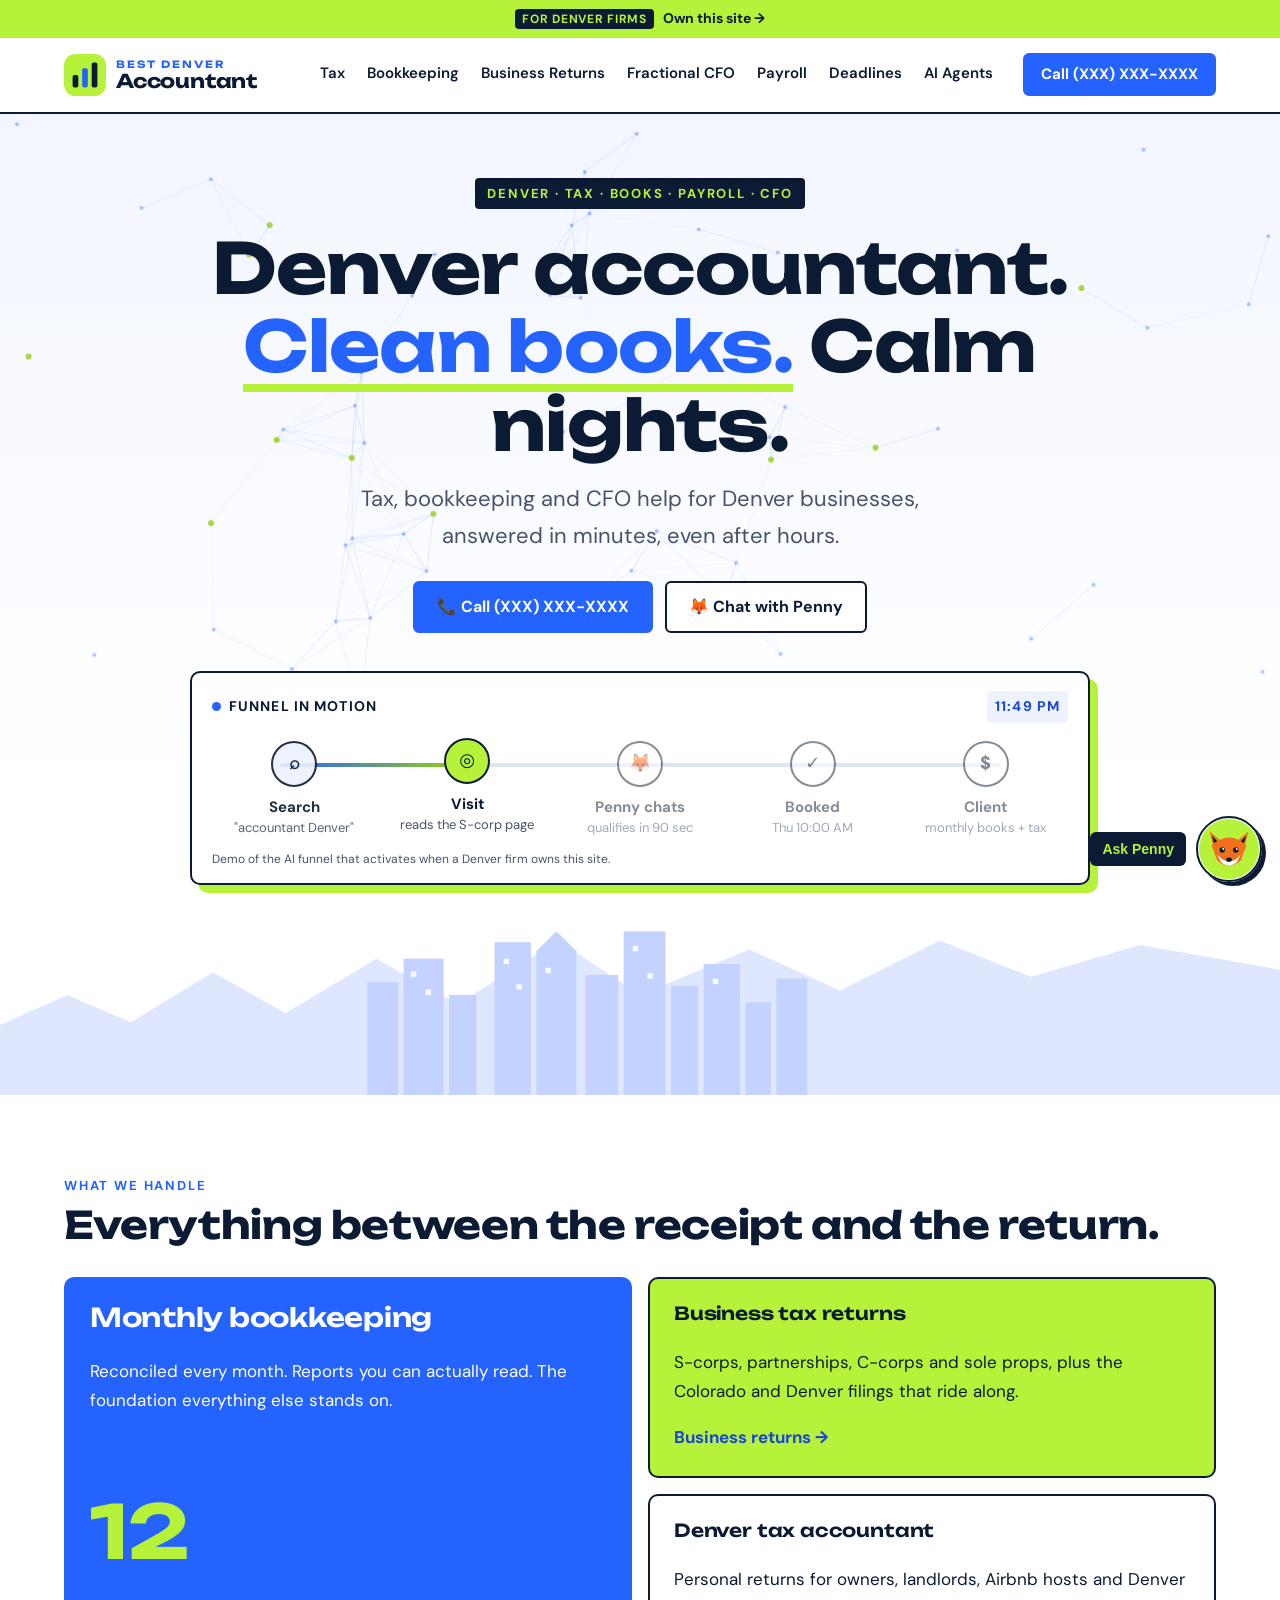
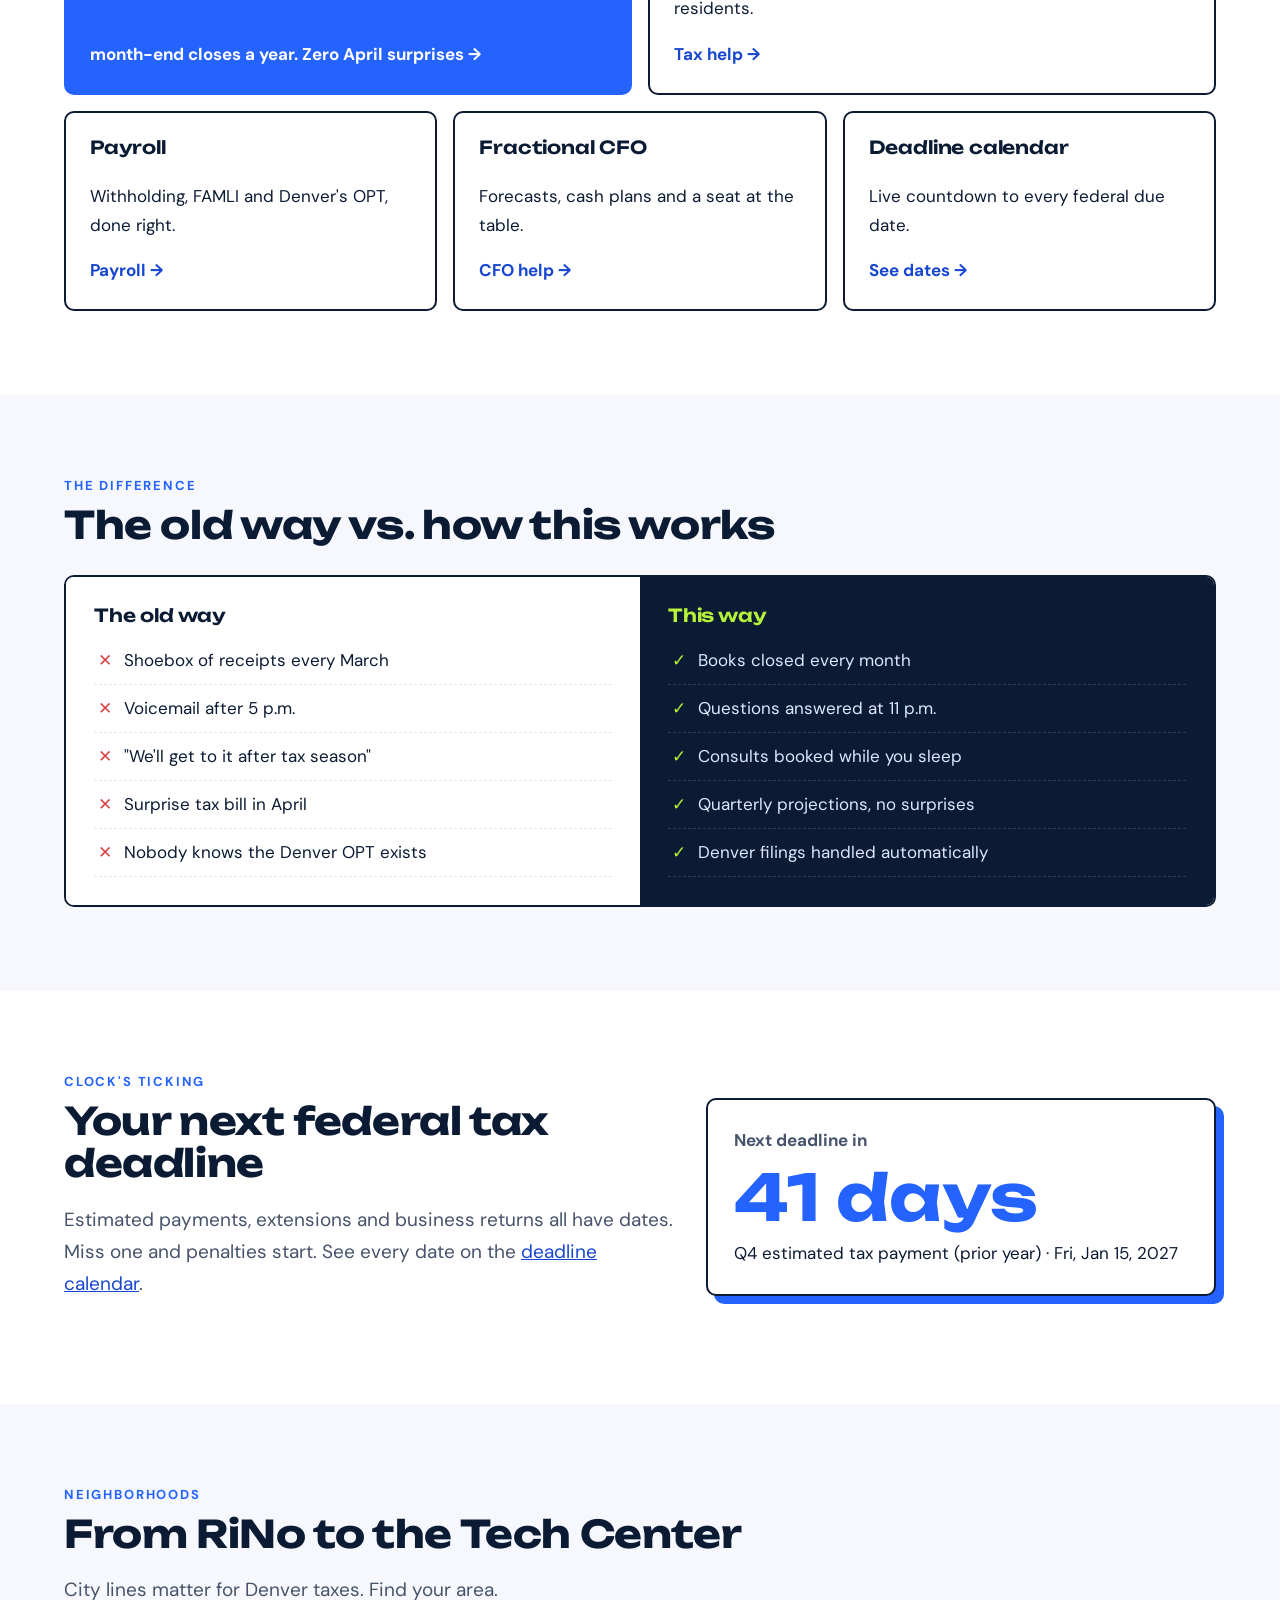
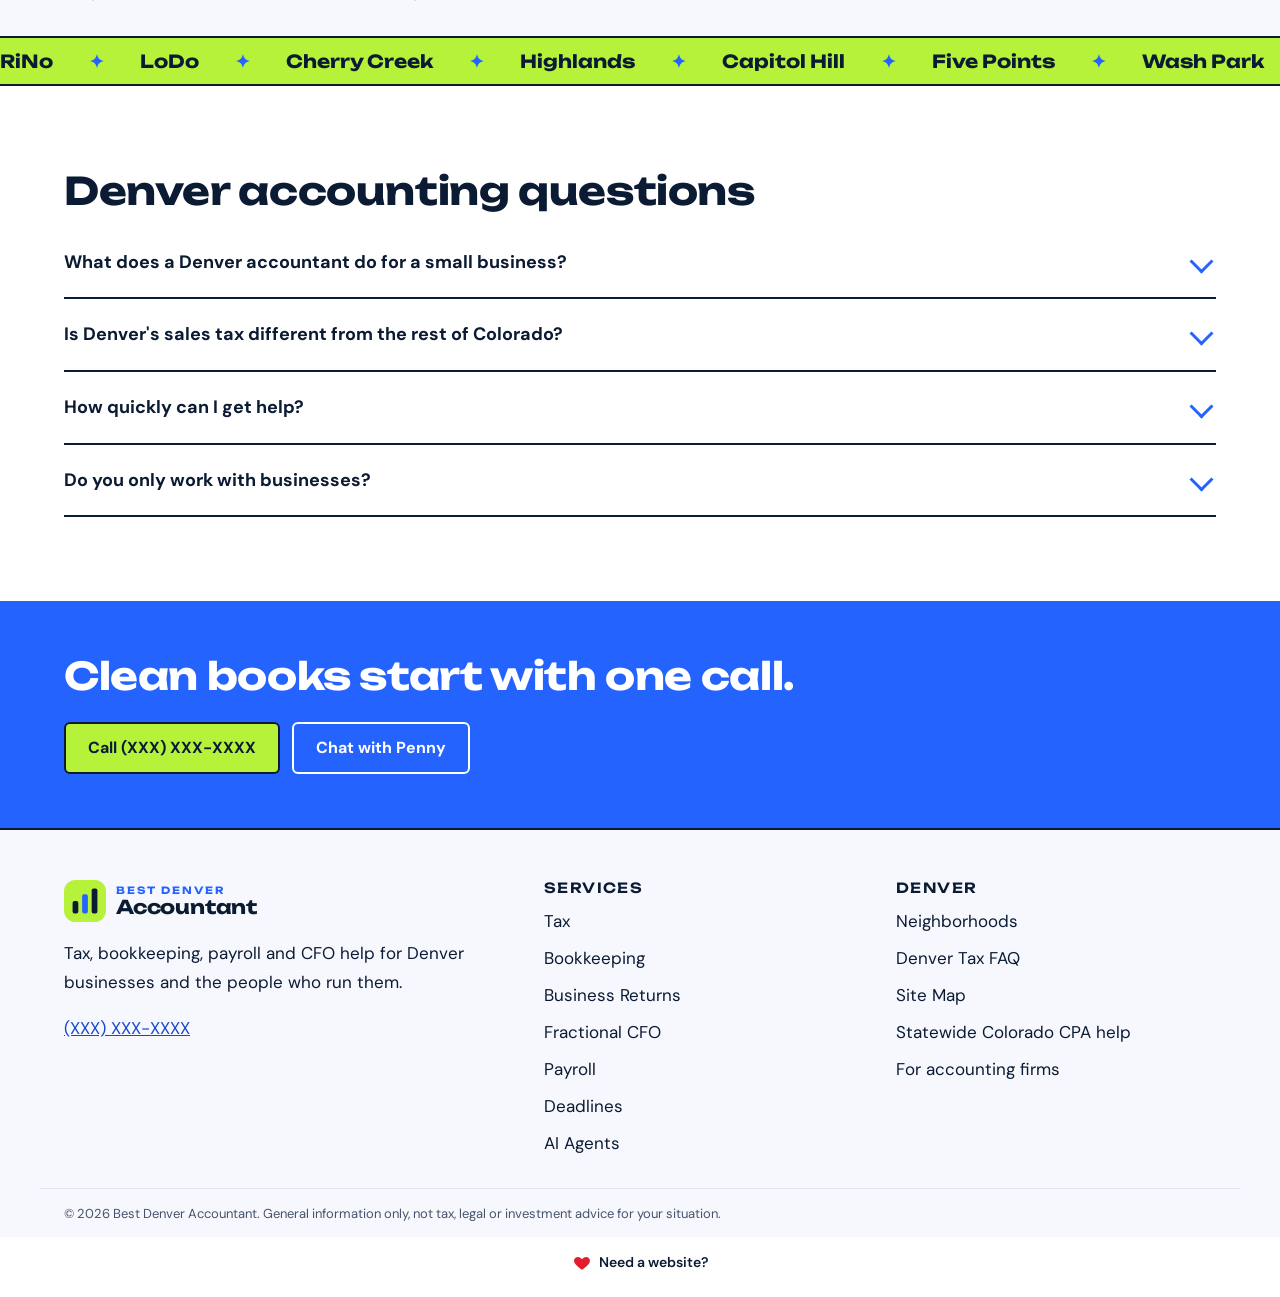
==== index.html @ e08cdb7f "Launch bestdenveraccountant.com v1.0 Co-Authored-By: Claude Opus 5.5 <noreply@anthropic.com> Claude-" ====
<!doctype html><html lang="en"><head><meta charset="utf-8"><script>document.documentElement.className+=' js'</script>
<meta name="viewport" content="width=device-width,initial-scale=1">
<title>Denver Accountant | Bookkeeping, Tax &amp; Payroll | Best Denver Accountant</title><meta name="description" content="Denver accountant for small businesses: monthly bookkeeping, business tax returns, payroll with Denver OPT, and fractional CFO help. Answered fast, even after hours."><link rel="canonical" href="https://www.bestdenveraccountant.com/">
<meta name="robots" content="index,follow,max-image-preview:large">
<meta property="og:type" content="website"><meta property="og:site_name" content="Best Denver Accountant"><meta property="og:title" content="Denver Accountant | Bookkeeping, Tax &amp; Payroll | Best Denver Accountant"><meta property="og:description" content="Denver accountant for small businesses: monthly bookkeeping, business tax returns, payroll with Denver OPT, and fractional CFO help. Answered fast, even after hours."><meta property="og:url" content="https://www.bestdenveraccountant.com/"><meta property="og:image" content="https://www.bestdenveraccountant.com/assets/og.png"><meta name="twitter:card" content="summary_large_image">
<meta name="theme-color" content="#B6F23A">
<link rel="icon" href="/favicon.svg" type="image/svg+xml"><link rel="icon" href="/favicon-32.png" sizes="32x32"><link rel="apple-touch-icon" href="/apple-touch-icon.png">
<link rel="preconnect" href="https://fonts.googleapis.com"><link rel="preconnect" href="https://fonts.gstatic.com" crossorigin>
<link href="https://fonts.googleapis.com/css2?family=Unbounded:wght@600;700&family=DM+Sans:opsz,wght@9..40,400;9..40,600;9..40,700&display=swap" rel="stylesheet">
<link rel="stylesheet" href="/assets/style.css"><script type="application/ld+json">{"@context": "https://schema.org", "@graph": [{"@type": "AccountingService", "@id": "https://www.bestdenveraccountant.com/#org", "name": "Best Denver Accountant", "url": "https://www.bestdenveraccountant.com/", "logo": "https://www.bestdenveraccountant.com/assets/icon-512.png", "image": "https://www.bestdenveraccountant.com/assets/og.png", "areaServed": {"@type": "City", "name": "Denver", "containedInPlace": {"@type": "State", "name": "Colorado"}}, "description": "Denver accountant for bookkeeping, tax preparation, payroll and fractional CFO services for local businesses and individuals.", "knowsAbout": ["Denver occupational privilege tax", "Bookkeeping", "Business tax preparation", "Fractional CFO", "Payroll"]}, {"@type": "WebSite", "@id": "https://www.bestdenveraccountant.com/#site", "url": "https://www.bestdenveraccountant.com/", "name": "Best Denver Accountant", "publisher": {"@id": "https://www.bestdenveraccountant.com/#org"}, "inLanguage": "en-US"}, {"@type": "WebPage", "@id": "https://www.bestdenveraccountant.com/#page", "url": "https://www.bestdenveraccountant.com/", "name": "Denver Accountant | Bookkeeping, Tax & Payroll | Best Denver Accountant", "description": "Denver accountant for small businesses: monthly bookkeeping, business tax returns, payroll with Denver OPT, and fractional CFO help. Answered fast, even after hours.", "isPartOf": {"@id": "https://www.bestdenveraccountant.com/#site"}, "about": {"@id": "https://www.bestdenveraccountant.com/#org"}, "dateModified": "2026-11-05", "inLanguage": "en-US", "speakable": {"@type": "SpeakableSpecification", "cssSelector": ["h1", ".lede"]}}, {"@type": "FAQPage", "@id": "https://www.bestdenveraccountant.com/#faq", "mainEntity": [{"@type": "Question", "name": "What does a Denver accountant do for a small business?", "acceptedAnswer": {"@type": "Answer", "text": "Keeps the books accurate, runs or reviews payroll, files business and owner tax returns, and handles Denver-specific items like the occupational privilege tax and city sales tax."}}, {"@type": "Question", "name": "Is Denver's sales tax different from the rest of Colorado?", "acceptedAnswer": {"@type": "Answer", "text": "Yes. Denver is a home-rule city that collects its own sales and use tax at a 5.15% city rate, on top of state and district taxes, so Denver businesses file with the city directly."}}, {"@type": "Question", "name": "How quickly can I get help?", "acceptedAnswer": {"@type": "Answer", "text": "Same day in most cases. Penny answers right now, and the team calls back fast. Urgent IRS or payroll problems go to the front of the line."}}, {"@type": "Question", "name": "Do you only work with businesses?", "acceptedAnswer": {"@type": "Answer", "text": "Mostly businesses and their owners, but individual returns for Denver residents, landlords and short-term rental hosts are welcome too."}}]}]}</script></head><body><a class="own-ribbon" href="/own-this-site/"><span>For Denver firms</span> Own this site →</a>
<header class="hd"><div class="box hd-in">
 <a class="logo" href="/" aria-label="Best Denver Accountant home"><svg class="mk" viewBox="0 0 44 44" aria-hidden="true"><rect width="44" height="44" rx="12" fill="#B6F23A"/><rect x="9" y="22" width="6" height="13" rx="2" fill="#0B1B33"/><rect x="19" y="15" width="6" height="20" rx="2" fill="#2563FF"/><rect x="29" y="9" width="6" height="26" rx="2" fill="#0B1B33"/></svg><span><small>BEST DENVER</small>Accountant</span></a>
 <nav class="nv" id="mainnav" aria-label="Main"><a href="/denver-tax-accountant/">Tax</a><a href="/bookkeeper-denver/">Bookkeeping</a><a href="/business-tax-preparation/">Business Returns</a><a href="/fractional-cfo-denver/">Fractional CFO</a><a href="/payroll-services-denver/">Payroll</a><a href="/tax-deadline-calendar/">Deadlines</a><a href="/ai-agents-for-accountants/">AI Agents</a><a class="nv-own" href="/own-this-site/">Own this site</a></nav>
 <a class="b b-blue hd-call" href="tel:+1XXXXXXXXXX">Call (XXX) XXX-XXXX</a>
 <button class="menu-btn" aria-label="Open menu" aria-expanded="false" aria-controls="mainnav"><span></span><span></span></button>
</div></header><main>
<section class="hx"><canvas aria-hidden="true"></canvas><svg class="skyline" viewBox="0 0 1440 220" preserveAspectRatio="xMidYMax slice" aria-hidden="true">
<path fill="#dfe7ff" d="M0 220V150l90-40 70 30 90-55 80 45 100-60 90 50 110-70 90 60 120-50 100 45 110-55 100 40 120-35 170 30v140z"/>
<g fill="#c3d2ff"><rect x="420" y="96" width="34" height="124"/><rect x="460" y="70" width="44" height="150"/><rect x="510" y="110" width="30" height="110"/>
<rect x="560" y="52" width="40" height="168"/><path d="M606 220V62l22-22 22 22v158z"/><rect x="660" y="88" width="36" height="132"/><rect x="702" y="40" width="46" height="180"/>
<rect x="754" y="100" width="30" height="120"/><rect x="790" y="76" width="40" height="144"/><rect x="836" y="118" width="28" height="102"/><rect x="870" y="92" width="34" height="128"/></g>
<g fill="#ffffff" opacity=".9" class="win"><rect x="468" y="84" width="6" height="6"/><rect x="484" y="104" width="6" height="6"/><rect x="570" y="70" width="6" height="6"/><rect x="584" y="98" width="6" height="6"/><rect x="712" y="56" width="6" height="6"/><rect x="728" y="86" width="6" height="6"/><rect x="800" y="92" width="6" height="6"/><rect x="616" y="80" width="6" height="6"/></g>
</svg>
<div class="hx-in">
 <span class="tag">Denver · Tax · Books · Payroll · CFO</span>
 <h1>Denver accountant. <span class="u">Clean books.</span> Calm nights.</h1>
 <p class="lede">Tax, bookkeeping and CFO help for Denver businesses, answered in minutes, even after hours.</p>
 <div class="hx-ctas"><a class="b b-blue" href="tel:+1XXXXXXXXXX">📞 Call (XXX) XXX-XXXX</a><button class="b b-line" data-open-bot>🦊 Chat with Penny</button></div>
 <div class="tl" aria-label="Animated demo: how an after-hours lead becomes a booked client">
 <div class="tl-top"><span class="pulse"></span>Funnel in motion <span class="tl-time" data-tltime>11:48 PM</span></div>
 <div class="tl-track"><div class="tl-fill"></div>
  <div class="tl-node" data-n="0"><i>⌕</i><b>Search</b><small>"accountant Denver"</small></div>
  <div class="tl-node" data-n="1"><i>◎</i><b>Visit</b><small>reads the S-corp page</small></div>
  <div class="tl-node" data-n="2"><i>🦊</i><b>Penny chats</b><small>qualifies in 90 sec</small></div>
  <div class="tl-node" data-n="3"><i>✓</i><b>Booked</b><small>Thu 10:00 AM</small></div>
  <div class="tl-node" data-n="4"><i>$</i><b>Client</b><small>monthly books + tax</small></div>
 </div>
 <p class="tl-note">Demo of the AI funnel that activates when a Denver firm owns this site.</p>
</div>
</div></section>

<section class="sec"><div class="box">
 <div class="kicker rise">What we handle</div>
 <h2 class="rise">Everything between the receipt and the return.</h2>
 <div class="bento">
  <a class="tile t-a rise" href="/bookkeeper-denver/"><h3>Monthly bookkeeping</h3><p>Reconciled every month. Reports you can actually read. The foundation everything else stands on.</p><div class="big">12</div><span class="go">month-end closes a year. Zero April surprises →</span></a>
  <a class="tile t-b rise" href="/business-tax-preparation/"><h3>Business tax returns</h3><p>S-corps, partnerships, C-corps and sole props, plus the Colorado and Denver filings that ride along.</p><span class="go">Business returns →</span></a>
  <a class="tile t-c rise" href="/denver-tax-accountant/"><h3>Denver tax accountant</h3><p>Personal returns for owners, landlords, Airbnb hosts and Denver residents.</p><span class="go">Tax help →</span></a>
  <a class="tile t-d rise" href="/payroll-services-denver/"><h3>Payroll</h3><p>Withholding, FAMLI and Denver's OPT, done right.</p><span class="go">Payroll →</span></a>
  <a class="tile t-e rise" href="/fractional-cfo-denver/"><h3>Fractional CFO</h3><p>Forecasts, cash plans and a seat at the table.</p><span class="go">CFO help →</span></a>
  <a class="tile t-f rise" href="/tax-deadline-calendar/"><h3>Deadline calendar</h3><p>Live countdown to every federal due date.</p><span class="go">See dates →</span></a>
 </div>
</div></section>

<section class="sec mist"><div class="box">
 <div class="kicker rise">The difference</div>
 <h2 class="rise">The old way vs. how this works</h2>
 <div class="vs rise">
  <div class="old"><h3>The old way</h3><ul><li>Shoebox of receipts every March</li><li>Voicemail after 5 p.m.</li><li>"We'll get to it after tax season"</li><li>Surprise tax bill in April</li><li>Nobody knows the Denver OPT exists</li></ul></div>
  <div class="new"><h3>This way</h3><ul><li>Books closed every month</li><li>Questions answered at 11 p.m.</li><li>Consults booked while you sleep</li><li>Quarterly projections, no surprises</li><li>Denver filings handled automatically</li></ul></div>
 </div>
</div></section>

<section class="sec"><div class="box count">
 <div class="rise"><div class="kicker">Clock's ticking</div><h2>Your next federal tax deadline</h2><p class="intro">Estimated payments, extensions and business returns all have dates. Miss one and penalties start. See every date on the <a href="/tax-deadline-calendar/">deadline calendar</a>.</p></div>
 <div class="count-card rise" data-next-deadline><div class="lbl">Next deadline in</div><div class="num">…</div><div class="what">Calculating…</div></div>
</div></section>

<section class="sec mist" style="padding-bottom:0"><div class="box"><div class="kicker rise">Neighborhoods</div><h2 class="rise">From RiNo to the Tech Center</h2><p class="intro rise">City lines matter for Denver taxes. Find your area.</p></div>
 <div class="marq" aria-label="Denver neighborhoods"><div class="marq-in"><a href="/denver-neighborhoods/#rino">RiNo</a><a href="/denver-neighborhoods/#lodo">LoDo</a><a href="/denver-neighborhoods/#cherry-creek">Cherry Creek</a><a href="/denver-neighborhoods/#highlands">Highlands</a><a href="/denver-neighborhoods/#capitol-hill">Capitol Hill</a><a href="/denver-neighborhoods/#five-points">Five Points</a><a href="/denver-neighborhoods/#wash-park">Wash Park</a><a href="/denver-neighborhoods/#baker">Baker</a><a href="/denver-neighborhoods/#central-park">Central Park</a><a href="/denver-neighborhoods/#dtc">Tech Center</a><a href="/denver-neighborhoods/#rino">RiNo</a><a href="/denver-neighborhoods/#lodo">LoDo</a><a href="/denver-neighborhoods/#cherry-creek">Cherry Creek</a><a href="/denver-neighborhoods/#highlands">Highlands</a><a href="/denver-neighborhoods/#capitol-hill">Capitol Hill</a><a href="/denver-neighborhoods/#five-points">Five Points</a><a href="/denver-neighborhoods/#wash-park">Wash Park</a><a href="/denver-neighborhoods/#baker">Baker</a><a href="/denver-neighborhoods/#central-park">Central Park</a><a href="/denver-neighborhoods/#dtc">Tech Center</a></div></div>
</section>

<section class="sec"><div class="box"><h2>Denver accounting questions</h2><div class="qa"><details><summary>What does a Denver accountant do for a small business?</summary><p>Keeps the books accurate, runs or reviews payroll, files business and owner tax returns, and handles Denver-specific items like the occupational privilege tax and city sales tax.</p></details><details><summary>Is Denver's sales tax different from the rest of Colorado?</summary><p>Yes. Denver is a home-rule city that collects its own sales and use tax at a 5.15% city rate, on top of state and district taxes, so Denver businesses file with the city directly.</p></details><details><summary>How quickly can I get help?</summary><p>Same day in most cases. Penny answers right now, and the team calls back fast. Urgent IRS or payroll problems go to the front of the line.</p></details><details><summary>Do you only work with businesses?</summary><p>Mostly businesses and their owners, but individual returns for Denver residents, landlords and short-term rental hosts are welcome too.</p></details></div></div></section>
</main><section class="closer"><div class="box closer-in">
 <h2>Clean books start with one call.</h2>
 <div class="closer-b"><a class="b b-lime" href="tel:+1XXXXXXXXXX">Call (XXX) XXX-XXXX</a><button class="b b-line-w" data-open-bot>Chat with Penny</button></div>
</div></section>
<footer class="ft"><div class="box ft-grid">
 <div><a class="logo" href="/"><svg class="mk" viewBox="0 0 44 44" aria-hidden="true"><rect width="44" height="44" rx="12" fill="#B6F23A"/><rect x="9" y="22" width="6" height="13" rx="2" fill="#0B1B33"/><rect x="19" y="15" width="6" height="20" rx="2" fill="#2563FF"/><rect x="29" y="9" width="6" height="26" rx="2" fill="#0B1B33"/></svg><span><small>BEST DENVER</small>Accountant</span></a><p>Tax, bookkeeping, payroll and CFO help for Denver businesses and the people who run them.</p><p><a href="tel:+1XXXXXXXXXX">(XXX) XXX-XXXX</a></p></div>
 <div class="ft-links"><h3>Services</h3><a href="/denver-tax-accountant/">Tax</a><a href="/bookkeeper-denver/">Bookkeeping</a><a href="/business-tax-preparation/">Business Returns</a><a href="/fractional-cfo-denver/">Fractional CFO</a><a href="/payroll-services-denver/">Payroll</a><a href="/tax-deadline-calendar/">Deadlines</a><a href="/ai-agents-for-accountants/">AI Agents</a></div>
 <div class="ft-links"><h3>Denver</h3><a href="/denver-neighborhoods/">Neighborhoods</a><a href="/faq/">Denver Tax FAQ</a><a href="/sitemap/">Site Map</a><a href="https://www.bestcpacolorado.com/">Statewide Colorado CPA help</a><a href="/own-this-site/">For accounting firms</a></div>
</div><p class="box legal">© 2026 Best Denver Accountant. General information only, not tax, legal or investment advice for your situation.</p></footer>
<div class="mbar"><a href="tel:+1XXXXXXXXXX">📞 Call</a><button data-open-bot>🦊 Chat</button></div>
<div class="sig-heart"><svg viewBox="0 0 24 24" aria-hidden="true"><path fill="#e11d2e" d="M12 21s-7.5-4.6-10-9.3C.4 8.4 2.3 4.5 6 4.1c2.2-.2 4 .9 6 3 2-2.1 3.8-3.2 6-3 3.7.4 5.6 4.3 4 7.6C19.5 16.4 12 21 12 21z"/></svg><a href="https://eyetoad.com/">Need a website?</a></div><script src="/assets/app.js" defer></script><script src="/assets/penny.js" defer></script></body></html>
---- assets/style.css ----
:root{--bg:#ffffff;--ink:#0B1B33;--ink2:#46536b;--blue:#2563FF;--blue-d:#1747d1;--lime:#B6F23A;--lime-d:#93cf12;--lilac:#EEF2FF;--mist:#f6f8fd;--bd:#dfe5f2;--rad:6px}
*{box-sizing:border-box}html{scroll-behavior:smooth}
body{margin:0;background:var(--bg);color:var(--ink);font:400 17px/1.7 "DM Sans",system-ui,-apple-system,"Segoe UI",Roboto,sans-serif;-webkit-font-smoothing:antialiased}
h1,h2,h3,.logo span{font-family:"Unbounded","DM Sans",system-ui,sans-serif;letter-spacing:-.01em;line-height:1.12;color:var(--ink)}
h1{font-weight:700}h2{font-size:clamp(25px,3.4vw,38px);font-weight:700;margin:0 0 14px}h3{font-size:18px;font-weight:600;margin:0 0 8px}
a{color:var(--blue-d)}
.box{max-width:1200px;margin:0 auto;padding:0 24px}
.own-ribbon{display:block;text-align:center;background:var(--lime);color:var(--ink);font-weight:700;font-size:14px;padding:7px 12px;text-decoration:none}
.own-ribbon span{background:var(--ink);color:var(--lime);padding:2px 7px;margin-right:6px;border-radius:4px;font-size:12px;text-transform:uppercase;letter-spacing:.06em}
.hd{position:sticky;top:0;z-index:60;background:#fff;border-bottom:2px solid var(--ink)}
.hd-in{display:flex;align-items:center;gap:20px;height:74px}
.logo{display:flex;align-items:center;gap:10px;text-decoration:none;color:var(--ink)}
.logo .mk{width:42px;height:42px;flex:none}.logo span{font-size:19px;font-weight:700;line-height:1}.logo small{display:block;font-size:10px;letter-spacing:.2em;color:var(--blue);margin-bottom:3px}
.nv{display:flex;gap:2px;margin-left:auto}
.nv a{color:var(--ink);text-decoration:none;font-weight:600;font-size:15px;padding:9px 10px;border-bottom:3px solid transparent}
.nv a:hover,.nv a[aria-current]{border-bottom-color:var(--blue);color:var(--blue-d)}
.nv-own{display:none}
.b{display:inline-flex;align-items:center;justify-content:center;gap:8px;font:700 16px/1 "DM Sans",system-ui,sans-serif;padding:16px 22px;border-radius:var(--rad);border:2px solid var(--ink);cursor:pointer;text-decoration:none;transition:transform .15s,box-shadow .15s}
.b:hover{transform:translate(-2px,-2px);box-shadow:4px 4px 0 var(--ink)}
.b-blue{background:var(--blue);color:#fff;border-color:var(--blue)}.b-blue:hover{box-shadow:4px 4px 0 var(--ink)}
.b-lime{background:var(--lime);color:var(--ink)}.b-line{background:#fff;color:var(--ink)}.b-line-w{background:transparent;color:#fff;border-color:#fff}
.b-line-w:hover{box-shadow:4px 4px 0 var(--lime)}
.hd-call{padding:12px 16px;font-size:15px}
.menu-btn{display:none;margin-left:auto;width:48px;height:44px;border:2px solid var(--ink);background:var(--lime);border-radius:var(--rad);cursor:pointer;padding:0 11px}
.menu-btn span{display:block;height:3px;background:var(--ink);margin:6px 0;transition:transform .2s}
.menu-btn[aria-expanded=true] span:first-child{transform:translateY(4.5px) rotate(45deg)}.menu-btn[aria-expanded=true] span:last-child{transform:translateY(-4.5px) rotate(-45deg)}
/* hero */
.hx{position:relative;overflow:hidden;background:linear-gradient(180deg,#f3f6ff 0,#fff 70%)}
.hx canvas{position:absolute;inset:0;width:100%;height:100%}
.hx .skyline{position:absolute;left:0;bottom:0;width:100%;height:200px}
.win rect{animation:glow 7s ease-in-out infinite}.win rect:nth-child(2n){animation-delay:1.7s}.win rect:nth-child(3n){animation-delay:3.1s}
@keyframes glow{0%,100%{opacity:.95}50%{opacity:.55}}
.hx-in{position:relative;text-align:center;padding:64px 24px 210px;max-width:980px;margin:0 auto}
.tag{display:inline-block;font:700 13px/1 "DM Sans",sans-serif;letter-spacing:.14em;text-transform:uppercase;background:var(--ink);color:var(--lime);padding:9px 12px;border-radius:4px;margin-bottom:20px}
.hx h1{font-size:clamp(34px,6vw,70px);margin:0 0 16px}
.hx h1 .u{color:var(--blue);display:inline-block;position:relative}
.hx h1 .u::after{content:"";position:absolute;left:0;right:0;bottom:-6px;height:8px;background:var(--lime);transform:scaleX(0);transform-origin:left;animation:under 1s .5s ease-out forwards}
@keyframes under{to{transform:scaleX(1)}}
.hx .lede{font-size:clamp(18px,2.1vw,22px);color:var(--ink2);max-width:40ch;margin:0 auto 26px}
.hx-ctas{display:flex;gap:12px;justify-content:center;flex-wrap:wrap}
/* timeline */
.tl{margin:38px auto 0;background:#fff;border:2px solid var(--ink);border-radius:10px;padding:18px 20px 14px;box-shadow:8px 8px 0 var(--lime);text-align:left;max-width:900px}
.tl-top{display:flex;align-items:center;gap:8px;font-weight:700;font-size:14px;text-transform:uppercase;letter-spacing:.08em}
.tl-time{margin-left:auto;font-variant-numeric:tabular-nums;background:var(--lilac);color:var(--blue-d);padding:4px 8px;border-radius:4px}
.pulse{width:9px;height:9px;border-radius:50%;background:var(--blue);animation:pl 1.6s infinite}@keyframes pl{50%{opacity:.25}}
.tl-track{position:relative;display:grid;grid-template-columns:repeat(5,1fr);gap:8px;margin-top:18px}
.tl-track::before{content:"";position:absolute;left:8%;right:8%;top:22px;height:4px;background:var(--bd);border-radius:4px}
.tl-fill{position:absolute;left:8%;top:22px;height:4px;width:0;background:linear-gradient(90deg,var(--blue),var(--lime-d));border-radius:4px;transition:width .7s}
.tl-node{position:relative;text-align:center;opacity:.5;transition:opacity .4s,transform .4s}
.tl-node i{display:grid;place-items:center;width:46px;height:46px;margin:0 auto 8px;border-radius:50%;background:#fff;border:2px solid var(--ink);font-style:normal;font-weight:800;font-size:18px}
.tl-node.on{opacity:1;transform:translateY(-3px)}.tl-node.on i{background:var(--lime)}.tl-node.past{opacity:.9}.tl-node.past i{background:var(--lilac)}
.tl-node b{display:block;font-size:15px}.tl-node small{color:var(--ink2);font-size:13px;line-height:1.3;display:block}
.tl-note{font-size:12px;color:var(--ink2);margin:12px 0 0}
/* home blocks */
.sec{padding:84px 0}.mist{background:var(--mist)}
.kicker{font:700 13px/1 "DM Sans",sans-serif;letter-spacing:.14em;text-transform:uppercase;color:var(--blue);margin-bottom:12px}
.intro{font-size:19px;color:var(--ink2);max-width:60ch}
.bento{display:grid;grid-template-columns:repeat(6,1fr);grid-auto-rows:minmax(170px,auto);gap:16px;margin-top:30px}
.tile{border:2px solid var(--ink);border-radius:10px;padding:24px;background:#fff;text-decoration:none;color:var(--ink);display:flex;flex-direction:column;transition:transform .18s,box-shadow .18s}
.tile:hover{transform:translate(-3px,-3px);box-shadow:6px 6px 0 var(--ink)}
.tile .go{margin-top:auto;font-weight:700;color:var(--blue-d)}
.t-a{grid-column:span 3;grid-row:span 2;background:var(--blue);border-color:var(--blue)}.t-a h3,.t-a p,.t-a .go{color:#fff}.t-a h3{font-size:26px}
.t-b{grid-column:span 3;background:var(--lime)}.t-c{grid-column:span 3}
.t-d,.t-e,.t-f{grid-column:span 2}
.t-a .big{font:700 clamp(46px,6vw,74px)/1 "Unbounded",sans-serif;color:var(--lime);margin:auto 0 10px}
.vs{display:grid;grid-template-columns:1fr 1fr;gap:0;border:2px solid var(--ink);border-radius:10px;overflow:hidden;margin-top:28px}
.vs>div{padding:28px}.vs .old{background:#fff}.vs .new{background:var(--ink);color:#fff}.vs .new h3{color:var(--lime)}
.vs ul{list-style:none;padding:0;margin:12px 0 0}.vs li{padding:9px 0 9px 30px;position:relative;border-bottom:1px dashed var(--bd)}
.vs .new li{border-color:#2b3d5c;color:#dfe7ff}.vs .old li::before{content:"✕";position:absolute;left:4px;color:#d64545;font-weight:800}.vs .new li::before{content:"✓";position:absolute;left:4px;color:var(--lime);font-weight:800}
.marq{overflow:hidden;border-top:2px solid var(--ink);border-bottom:2px solid var(--ink);background:var(--lime);padding:14px 0;margin-top:30px}
.marq-in{display:flex;gap:36px;white-space:nowrap;animation:mq 38s linear infinite;width:max-content}
.marq a{font:700 18px/1 "Unbounded",sans-serif;color:var(--ink);text-decoration:none}.marq a::after{content:"✦";margin-left:36px;color:var(--blue)}
@keyframes mq{to{transform:translateX(-50%)}}
.count{display:grid;grid-template-columns:1.2fr 1fr;gap:30px;align-items:center}
.count-card{border:2px solid var(--ink);border-radius:10px;padding:26px;background:#fff;box-shadow:8px 8px 0 var(--blue)}
.count-card .lbl{font-weight:700;color:var(--ink2)}.count-card .num{font:700 clamp(40px,6vw,64px)/1 "Unbounded",sans-serif;color:var(--blue);margin:10px 0}
.qa details{border-bottom:2px solid var(--ink);padding:4px 0}
.qa summary{cursor:pointer;list-style:none;font-weight:700;font-size:18px;padding:16px 40px 16px 0;position:relative}
.qa summary::-webkit-details-marker{display:none}
.qa summary::after{content:"";position:absolute;right:6px;top:22px;width:14px;height:14px;border-right:3px solid var(--blue);border-bottom:3px solid var(--blue);transform:rotate(45deg);transition:transform .2s}
.qa details[open] summary::after{transform:rotate(-135deg);top:28px}
.qa details p{margin:0 0 18px;color:var(--ink2)}
/* inner */
.ph{background:var(--ink);color:#fff;position:relative;overflow:hidden}
.ph::after{content:"";position:absolute;right:-120px;top:-120px;width:420px;height:420px;border-radius:50%;background:radial-gradient(circle,var(--blue) 0,transparent 65%);opacity:.55}
.ph-in{position:relative;z-index:1;display:grid;grid-template-columns:1.4fr .9fr;gap:36px;align-items:center;padding:46px 24px 54px}
.ph h1{color:#fff;font-size:clamp(30px,4.4vw,50px);margin:12px 0 12px}
.ph .lede{color:#cbd6ef;font-size:19px;margin:0 0 22px;max-width:48ch}
.bc{font-size:14px;color:#a9b7d6}.bc a{color:#a9b7d6}
.facts{background:#fff;color:var(--ink);border:2px solid var(--lime);border-radius:10px;padding:20px 22px;box-shadow:8px 8px 0 var(--lime)}
.facts h3{font-size:15px;text-transform:uppercase;letter-spacing:.1em;color:var(--blue)}
.facts ul{margin:0;padding-left:18px}.facts li{margin:6px 0;font-size:16px}
.doc{display:grid;grid-template-columns:230px minmax(0,1fr);gap:46px;padding:56px 24px 70px}
.toc{position:sticky;top:100px;align-self:start;border-left:3px solid var(--lime);padding-left:16px}
.toc b{display:block;font-size:13px;text-transform:uppercase;letter-spacing:.12em;margin-bottom:8px;color:var(--ink2)}
.toc a{display:block;color:var(--ink);text-decoration:none;font-size:15px;padding:5px 0}.toc a:hover{color:var(--blue)}
.toc .b{margin-top:16px;width:100%;font-size:15px;padding:12px}
.doc h2{font-size:clamp(24px,2.8vw,32px);margin:40px 0 12px;scroll-margin-top:100px}.doc article>h2:first-child{margin-top:0}
.doc .callout{border:2px solid var(--ink);border-radius:10px;padding:18px 20px;background:var(--lilac)}
.chk{list-style:none;padding:0}.chk li{padding:8px 0 8px 34px;position:relative}
.chk li::before{content:"";position:absolute;left:0;top:12px;width:20px;height:20px;background:var(--lime);border:2px solid var(--ink);border-radius:4px}
.chk li::after{content:"";position:absolute;left:7px;top:15px;width:5px;height:10px;border:solid var(--ink);border-width:0 2.5px 2.5px 0;transform:rotate(45deg)}
.tbl{width:100%;border-collapse:collapse;margin:16px 0;border:2px solid var(--ink)}
.tbl th,.tbl td{padding:12px 14px;text-align:left;border-bottom:1px solid var(--bd);font-size:16px;vertical-align:top}.tbl th{background:var(--lime);font-weight:700}
.cards{display:grid;grid-template-columns:1fr 1fr;gap:16px;margin:16px 0}
.cd{border:2px solid var(--ink);border-radius:10px;padding:20px;background:#fff}
.widget{border:2px solid var(--ink);border-radius:10px;padding:24px;margin:22px 0;background:#fff;box-shadow:8px 8px 0 var(--blue)}
.widget label{display:block;font-weight:700;margin:14px 0 6px}
.widget input[type=range]{width:100%;accent-color:var(--blue)}
.widget .val{float:right;color:var(--blue-d);font-weight:800}
.widget .res{margin-top:18px;background:var(--ink);color:#fff;border-radius:8px;padding:18px}.widget .res b{font:700 34px/1.1 "Unbounded",sans-serif;color:var(--lime)}
.dl{display:grid;gap:10px;margin-top:6px}
.dl-row{display:grid;grid-template-columns:150px 1fr auto;gap:14px;align-items:center;border:2px solid var(--ink);border-radius:8px;padding:14px 16px;background:#fff}
.dl-row.next{background:var(--lime)}.dl-row .d{font:700 15px "Unbounded",sans-serif}.dl-row .left{font-weight:800;color:var(--blue-d);white-space:nowrap}.dl-row.next .left{color:var(--ink)}
.hood{scroll-margin-top:100px}
/* form */
.frm{border:2px solid var(--ink);border-radius:10px;padding:26px;background:var(--mist);box-shadow:8px 8px 0 var(--lime)}
.frm .two{display:grid;grid-template-columns:1fr 1fr;gap:14px}
.frm label{display:block;font-weight:700;font-size:15px;margin:12px 0 6px}
.frm input,.frm select,.frm textarea{width:100%;padding:13px;border:2px solid var(--ink);border-radius:6px;font:inherit;background:#fff}
.frm textarea{min-height:110px}
.form-status{font-weight:700;margin-top:12px}.form-status.ok{color:#15803d}.form-status.warn{color:#b45309}.form-status.err{color:#b91c1c}
.hp{position:absolute;left:-9999px;width:1px;height:1px;overflow:hidden}
.closer{background:var(--blue);padding:54px 0}
.closer-in{display:flex;justify-content:space-between;align-items:center;gap:24px;flex-wrap:wrap}.closer h2{color:#fff;margin:0}.closer-b{display:flex;gap:12px;flex-wrap:wrap}
.ft{background:var(--mist);border-top:2px solid var(--ink);padding:50px 0 12px}
.ft-grid{display:grid;grid-template-columns:1.4fr 1fr 1fr;gap:32px}.ft h3{font-size:14px;text-transform:uppercase;letter-spacing:.1em}
.ft-links a{display:block;color:var(--ink);text-decoration:none;padding:4px 0}.ft-links a:hover{color:var(--blue)}
.legal{font-size:13px;color:var(--ink2);border-top:1px solid var(--bd);padding-top:14px;margin-top:26px}
.mbar{display:none}
.smap{columns:2}.smap li{margin:8px 0}
.js .rise{opacity:0;transform:translateY(22px);transition:opacity .6s,transform .6s}.js .rise.in{opacity:1;transform:none}
@media (max-width:1120px){.nv a{padding:9px 7px;font-size:14px}.hd-call{display:none}}
@media (max-width:940px){
 .menu-btn{display:block}.nv{display:none;position:absolute;left:0;right:0;top:74px;background:#fff;flex-direction:column;padding:8px 20px 20px;border-bottom:2px solid var(--ink);box-shadow:0 16px 30px rgba(11,27,51,.12)}
 .nv.open{display:flex}.nv a{font-size:18px;padding:13px 4px;border-bottom:1px solid var(--bd)}.nv-own{display:block;color:var(--blue-d)!important;font-weight:800}
 .bento{grid-template-columns:1fr 1fr}.t-a,.t-b,.t-c{grid-column:span 2}.t-d,.t-e,.t-f{grid-column:span 1}.t-a{grid-row:auto}
 .vs,.count,.ph-in,.doc,.cards,.ft-grid,.frm .two{grid-template-columns:1fr}
 .toc{position:static;border-left:0;padding:0;display:none}.doc{padding:36px 18px 60px}
 .tl-track{grid-template-columns:1fr;gap:6px}.tl-track::before,.tl-fill{display:none}
 .tl-node{display:grid;grid-template-columns:44px 1fr;column-gap:12px;text-align:left;align-items:center}.tl-node i{margin:0;grid-row:span 2;width:40px;height:40px}
 .sec{padding:58px 0}.box{padding:0 18px}.hx-in{padding:40px 18px 170px}
 .mbar{display:grid;grid-template-columns:1fr 1fr;position:fixed;left:0;right:0;bottom:0;z-index:80;border-top:2px solid var(--ink)}
 .mbar a,.mbar button{font:700 17px "DM Sans",sans-serif;padding:15px;text-align:center;border:0;text-decoration:none;cursor:pointer}
 .mbar a{background:var(--blue);color:#fff}.mbar button{background:var(--lime);color:var(--ink)}
 body{padding-bottom:56px}.dl-row{grid-template-columns:1fr auto}.dl-row .d{grid-column:1/-1}.smap{columns:1}
}
@media (max-width:560px){.hx h1{font-size:34px}.hx-ctas .b{flex:1 1 100%}.bento{grid-template-columns:1fr}.t-a,.t-b,.t-c,.t-d,.t-e,.t-f{grid-column:span 1}.logo span{font-size:17px}.own-ribbon{font-size:13px}}
@media (prefers-reduced-motion:reduce){*{animation:none!important;transition:none!important}.hx h1 .u::after{transform:none}.js .rise{opacity:1;transform:none}}

.sig-heart{display:flex;align-items:center;justify-content:center;gap:8px;padding:14px 16px 22px;font-size:14px;background:transparent}
.sig-heart a{color:inherit;text-decoration:none;font-weight:600}
.sig-heart a:hover{text-decoration:underline}
.sig-heart svg{width:18px;height:18px;animation:sigbeat 1.6s ease-in-out infinite;transform-origin:center}
@keyframes sigbeat{0%,100%{transform:scale(1)}15%{transform:scale(1.18)}30%{transform:scale(1)}45%{transform:scale(1.12)}}
@media (prefers-reduced-motion:reduce){.sig-heart svg{animation:none}}
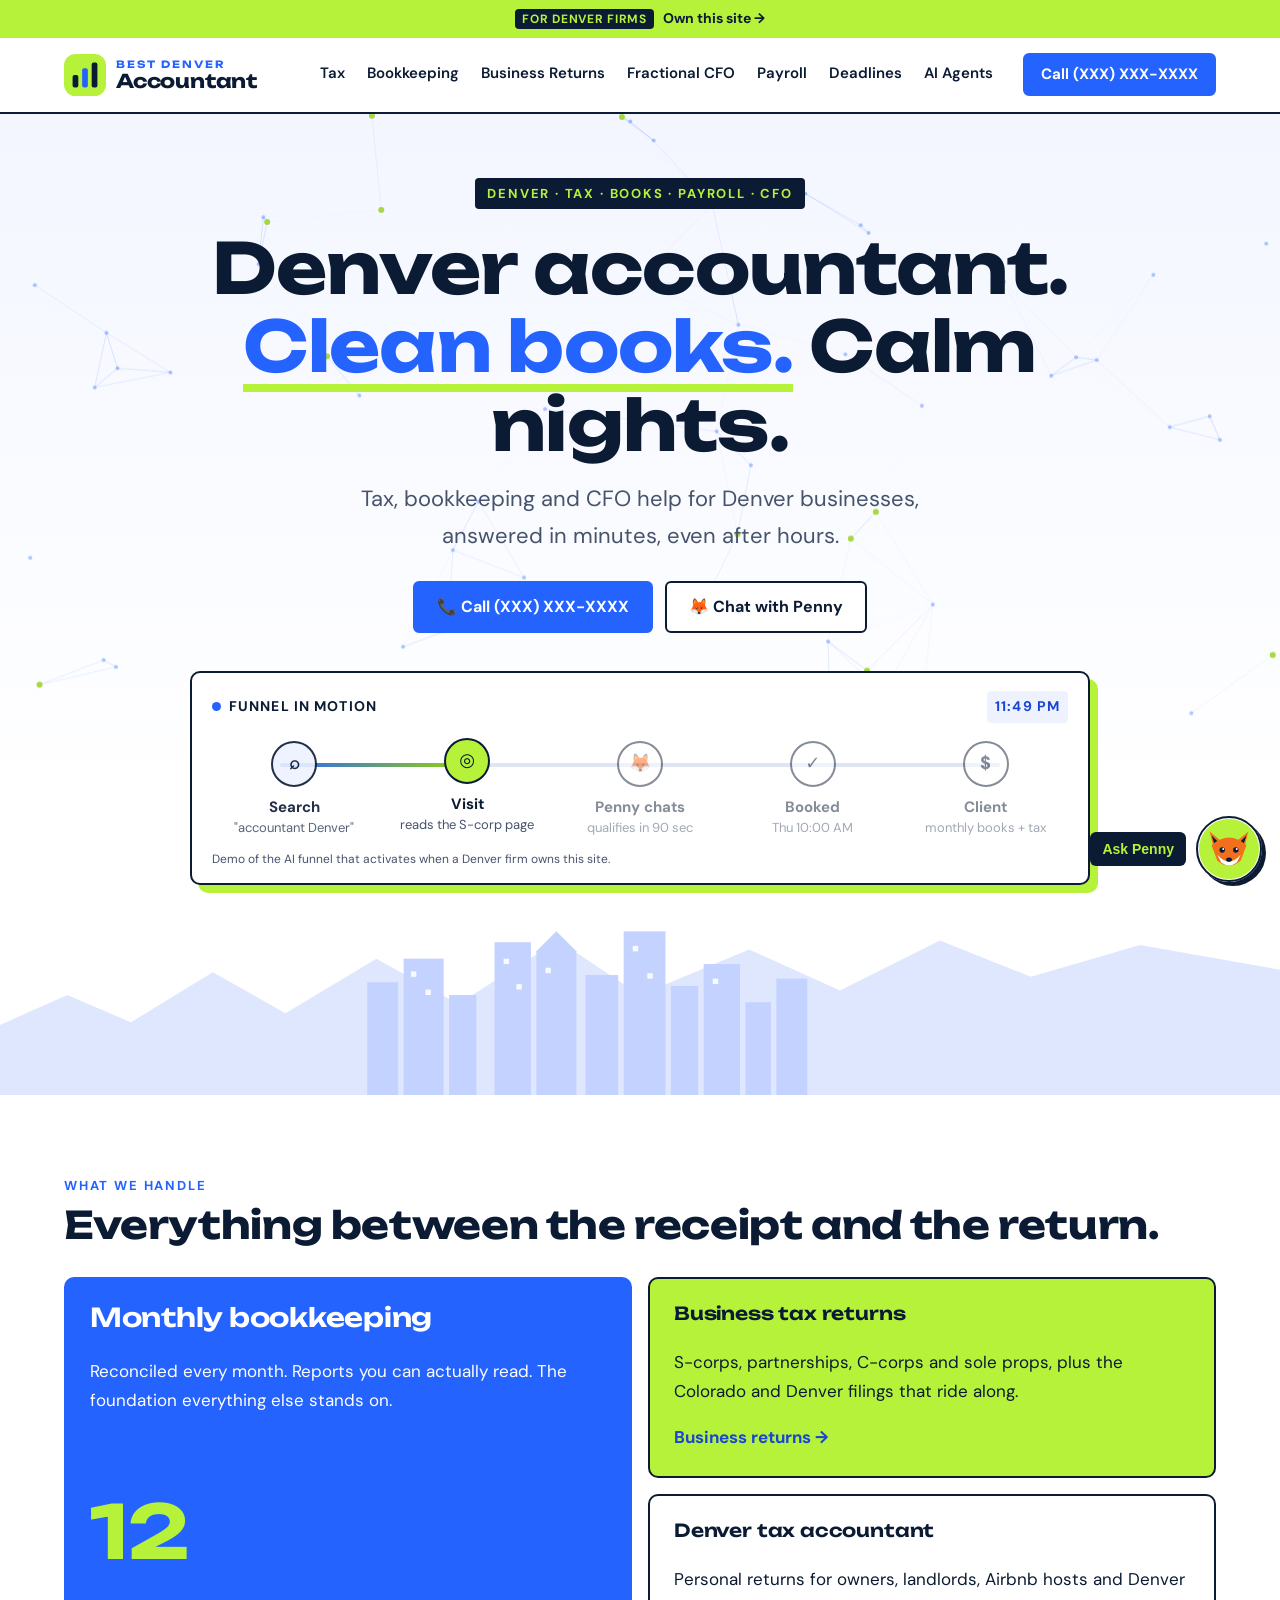
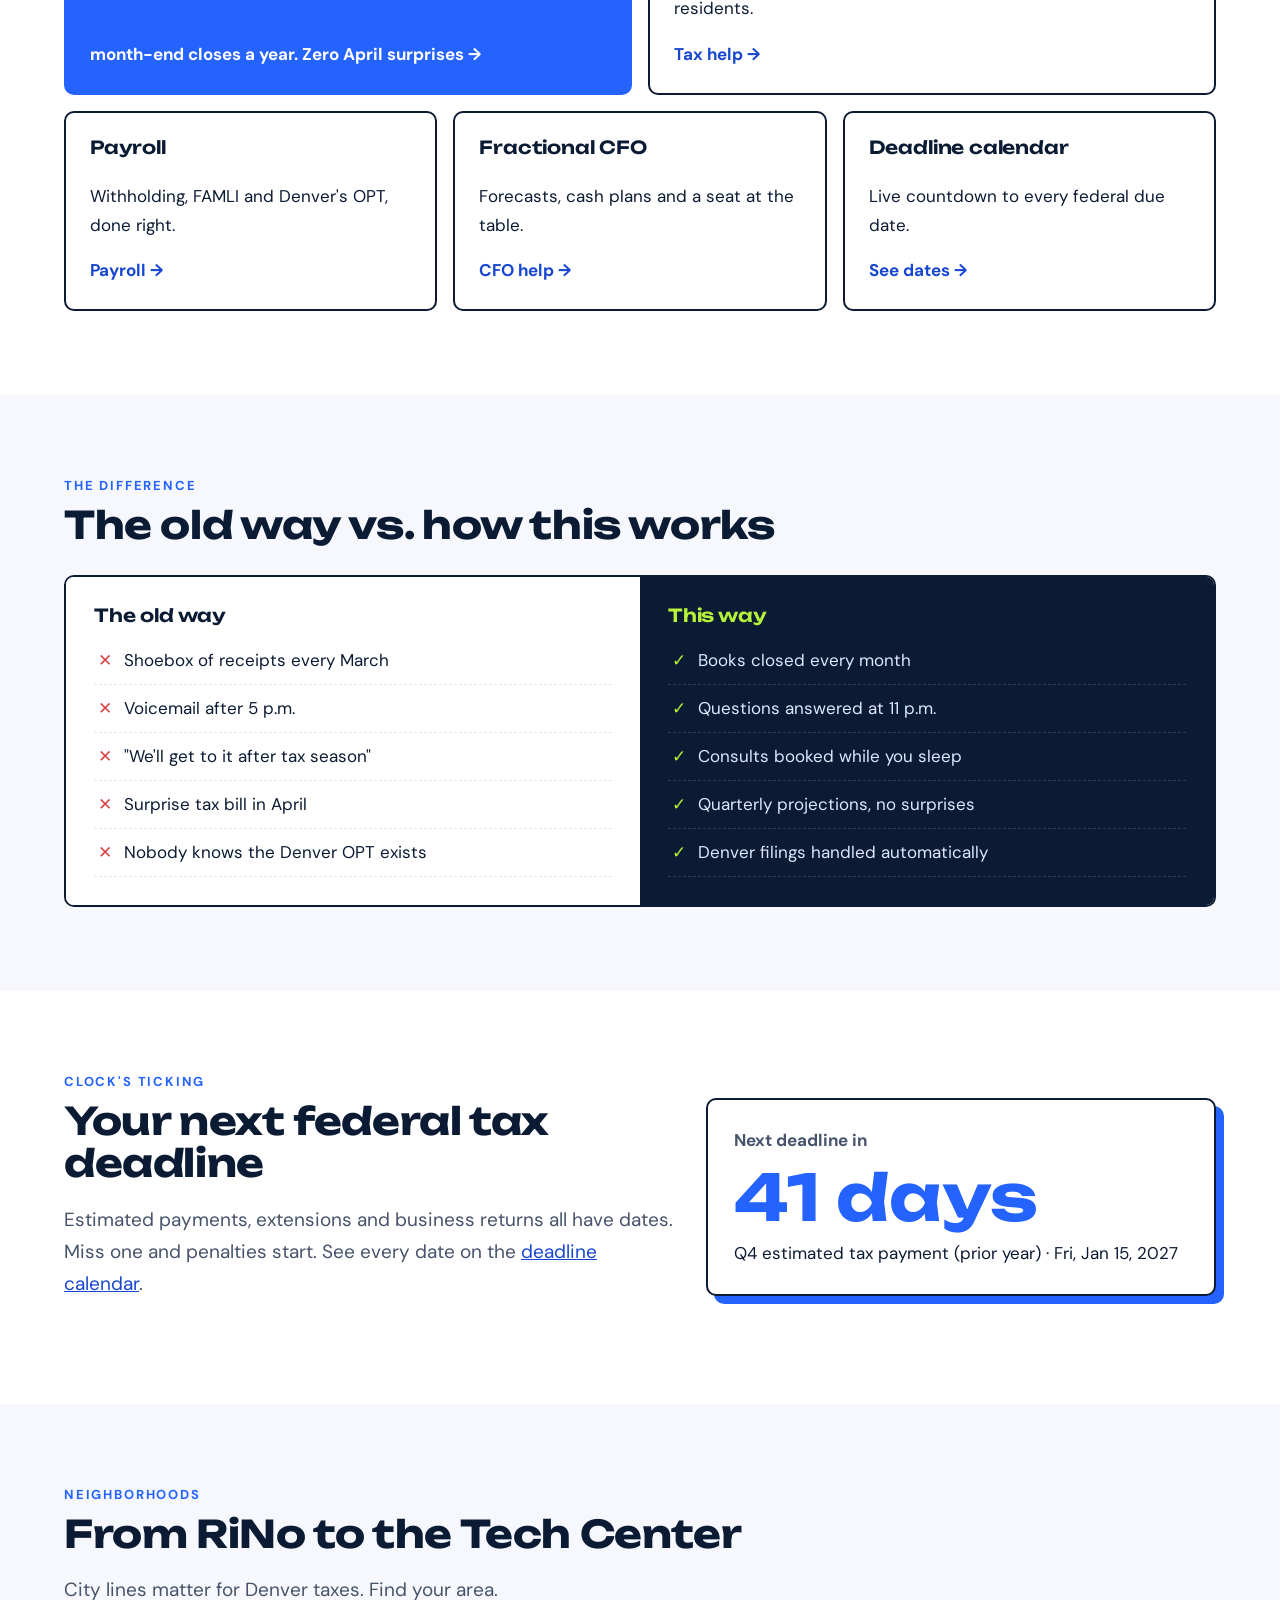
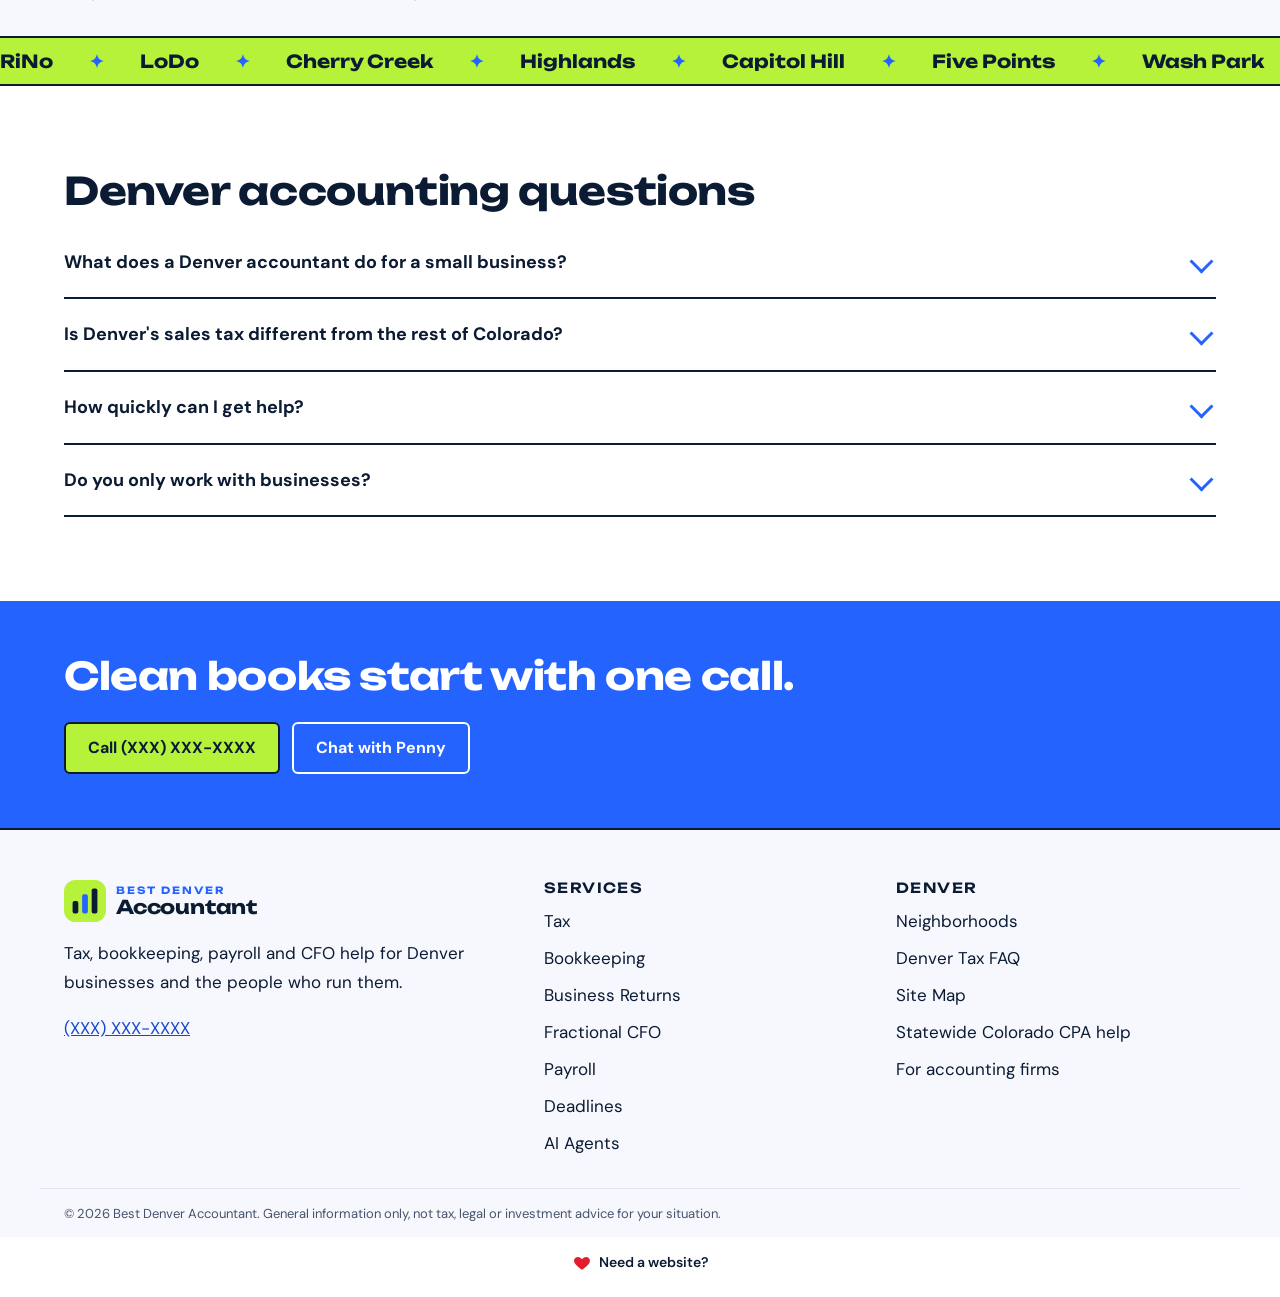
==== commit 9d58fd3d: "SEO audit fixes 2026-11-10: rel=nofollow added to sitewide/cross-network links -> eyetoad.com, bestc" ====
--- a/index.html
+++ b/index.html
@@ -78,7 +78,7 @@
 <footer class="ft"><div class="box ft-grid">
  <div><a class="logo" href="/"><svg class="mk" viewBox="0 0 44 44" aria-hidden="true"><rect width="44" height="44" rx="12" fill="#B6F23A"/><rect x="9" y="22" width="6" height="13" rx="2" fill="#0B1B33"/><rect x="19" y="15" width="6" height="20" rx="2" fill="#2563FF"/><rect x="29" y="9" width="6" height="26" rx="2" fill="#0B1B33"/></svg><span><small>BEST DENVER</small>Accountant</span></a><p>Tax, bookkeeping, payroll and CFO help for Denver businesses and the people who run them.</p><p><a href="tel:+1XXXXXXXXXX">(XXX) XXX-XXXX</a></p></div>
  <div class="ft-links"><h3>Services</h3><a href="/denver-tax-accountant/">Tax</a><a href="/bookkeeper-denver/">Bookkeeping</a><a href="/business-tax-preparation/">Business Returns</a><a href="/fractional-cfo-denver/">Fractional CFO</a><a href="/payroll-services-denver/">Payroll</a><a href="/tax-deadline-calendar/">Deadlines</a><a href="/ai-agents-for-accountants/">AI Agents</a></div>
- <div class="ft-links"><h3>Denver</h3><a href="/denver-neighborhoods/">Neighborhoods</a><a href="/faq/">Denver Tax FAQ</a><a href="/sitemap/">Site Map</a><a href="https://www.bestcpacolorado.com/">Statewide Colorado CPA help</a><a href="/own-this-site/">For accounting firms</a></div>
+ <div class="ft-links"><h3>Denver</h3><a href="/denver-neighborhoods/">Neighborhoods</a><a href="/faq/">Denver Tax FAQ</a><a href="/sitemap/">Site Map</a><a href="https://www.bestcpacolorado.com/" rel="nofollow">Statewide Colorado CPA help</a><a href="/own-this-site/">For accounting firms</a></div>
 </div><p class="box legal">© 2026 Best Denver Accountant. General information only, not tax, legal or investment advice for your situation.</p></footer>
 <div class="mbar"><a href="tel:+1XXXXXXXXXX">📞 Call</a><button data-open-bot>🦊 Chat</button></div>
-<div class="sig-heart"><svg viewBox="0 0 24 24" aria-hidden="true"><path fill="#e11d2e" d="M12 21s-7.5-4.6-10-9.3C.4 8.4 2.3 4.5 6 4.1c2.2-.2 4 .9 6 3 2-2.1 3.8-3.2 6-3 3.7.4 5.6 4.3 4 7.6C19.5 16.4 12 21 12 21z"/></svg><a href="https://eyetoad.com/">Need a website?</a></div><script src="/assets/app.js" defer></script><script src="/assets/penny.js" defer></script></body></html>+<div class="sig-heart"><svg viewBox="0 0 24 24" aria-hidden="true"><path fill="#e11d2e" d="M12 21s-7.5-4.6-10-9.3C.4 8.4 2.3 4.5 6 4.1c2.2-.2 4 .9 6 3 2-2.1 3.8-3.2 6-3 3.7.4 5.6 4.3 4 7.6C19.5 16.4 12 21 12 21z"/></svg><a href="https://eyetoad.com/" rel="nofollow">Need a website?</a></div><script src="/assets/app.js" defer></script><script src="/assets/penny.js" defer></script></body></html>
